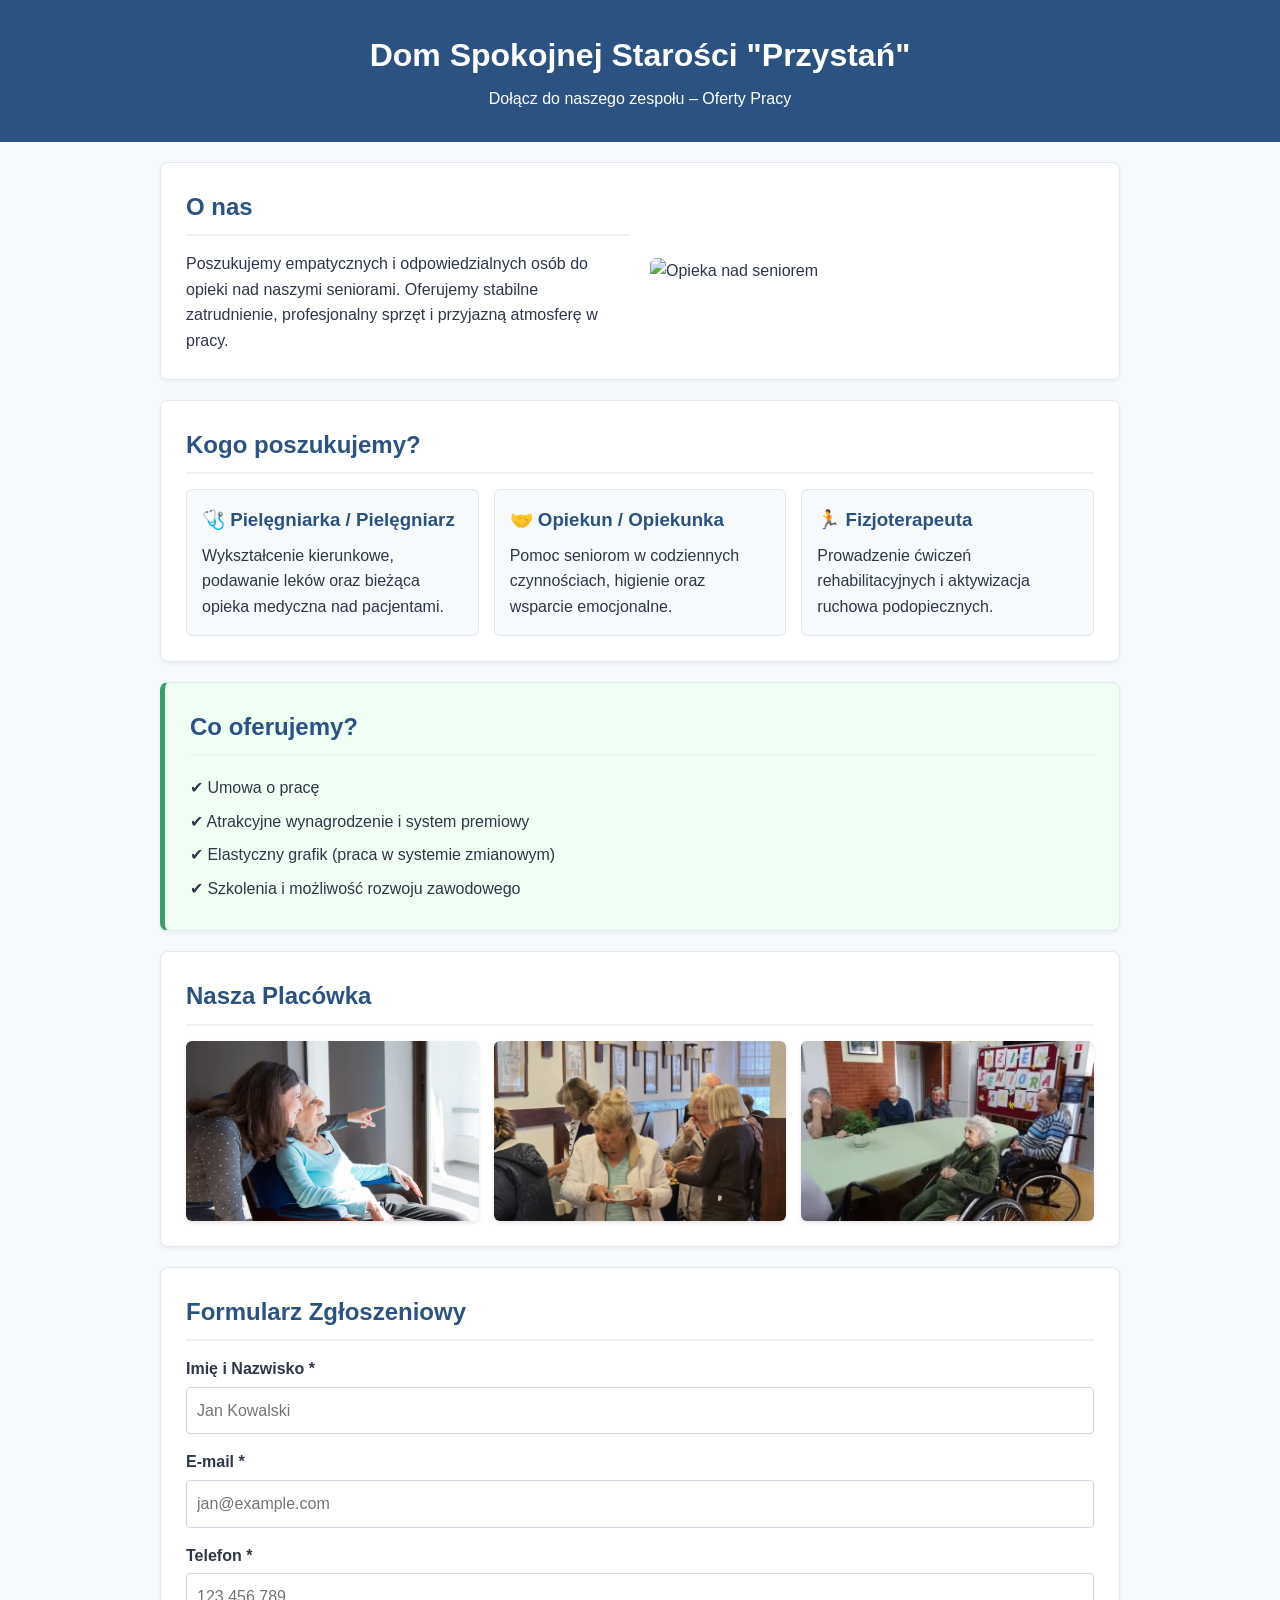
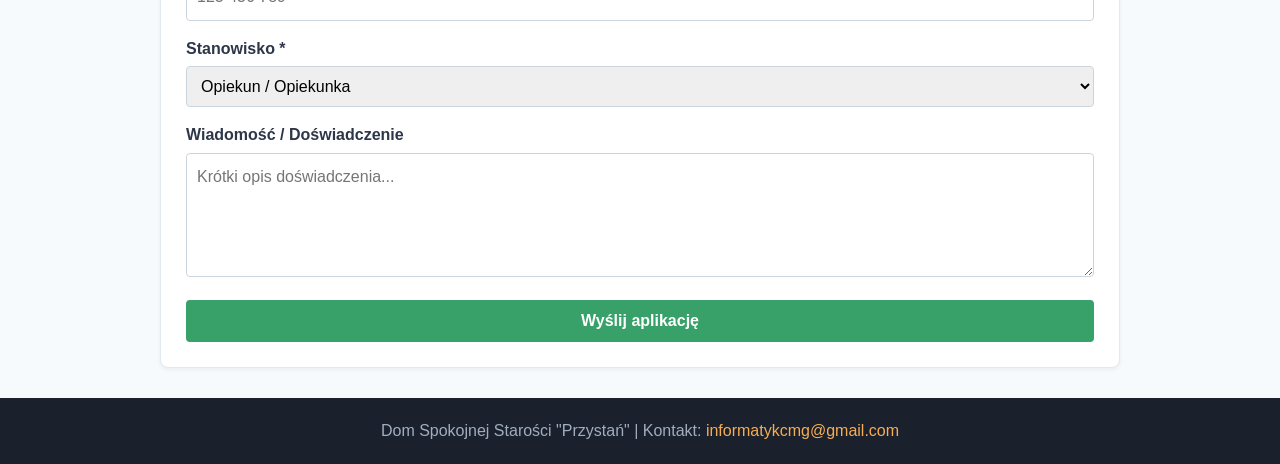
==== index.html @ 00b62920 "Rename strona.html to index.html" ====
<!DOCTYPE html>
<html lang="pl">
<head>
    <meta charset="UTF-8">
    <meta name="viewport" content="width=device-width, initial-scale=1.0">
    <title>Oferta Pracy - Dom Spokojnej Starości "Przystań"</title>
    <link rel="stylesheet" href="style.css">
</head>
<body>

    <header>
        <div class="container">
            <h1>Dom Spokojnej Starości "Przystań"</h1>
            <p>Dołącz do naszego zespołu – Oferty Pracy</p>
        </div>
    </header>

    <main class="container">

        <section class="card grid-2">
            <div>
                <h2>O nas</h2>
                <p>Poszukujemy empatycznych i odpowiedzialnych osób do opieki nad naszymi seniorami. Oferujemy stabilne zatrudnienie, profesjonalny sprzęt i przyjazną atmosferę w pracy.</p>
            </div>
            <div class="image-box">
                <img src="https://images.unsplash.com/photo-1584515979956-d9f6e5d09982?auto=format&fit=crop&w=600&q=80" alt="Opieka nad seniorem">
            </div>
        </section>

        <section class="card">
            <h2>Kogo poszukujemy?</h2>
            <div class="grid-3">
                <div class="box-item">
                    <h3>🩺 Pielęgniarka / Pielęgniarz</h3>
                    <p>Wykształcenie kierunkowe, podawanie leków oraz bieżąca opieka medyczna nad pacjentami.</p>
                </div>
                <div class="box-item">
                    <h3>🤝 Opiekun / Opiekunka</h3>
                    <p>Pomoc seniorom w codziennych czynnościach, higienie oraz wsparcie emocjonalne.</p>
                </div>
                <div class="box-item">
                    <h3>🏃 Fizjoterapeuta</h3>
                    <p>Prowadzenie ćwiczeń rehabilitacyjnych i aktywizacja ruchowa podopiecznych.</p>
                </div>
            </div>
        </section>

        <section class="card highlight">
            <h2>Co oferujemy?</h2>
            <ul>
                <li>✔ Umowa o pracę</li>
                <li>✔ Atrakcyjne wynagrodzenie i system premiowy</li>
                <li>✔ Elastyczny grafik (praca w systemie zmianowym)</li>
                <li>✔ Szkolenia i możliwość rozwoju zawodowego</li>
            </ul>
        </section>

        <section class="card">
            <h2>Nasza Placówka</h2>
            <div class="gallery">
                <img src="dom.png" alt="Dom">
                <img src="spokojnej.png" alt="Spokojnej">
                <img src="starości.png" alt="Starości">
            </div>
        </section>

        <section class="card">
            <h2>Formularz Zgłoszeniowy</h2>
            <form action="https://formsubmit.co/informatykcmg@gmail.com" method="POST">
                <input type="hidden" name="_subject" value="Nowa aplikacja o pracę - Dom Spokojnej Starości">
                <input type="hidden" name="_captcha" value="false">

                <div class="form-group">
                    <label for="name">Imię i Nazwisko *</label>
                    <input type="text" id="name" name="Imię i Nazwisko" required placeholder="Jan Kowalski">
                </div>

                <div class="form-group">
                    <label for="email">E-mail *</label>
                    <input type="email" id="email" name="Email" required placeholder="jan@example.com">
                </div>

                <div class="form-group">
                    <label for="phone">Telefon *</label>
                    <input type="tel" id="phone" name="Telefon" required placeholder="123 456 789">
                </div>

                <div class="form-group">
                    <label for="position">Stanowisko *</label>
                    <select id="position" name="Stanowisko" required>
                        <option value="Opiekun">Opiekun / Opiekunka</option>
                        <option value="Pielęgniarz">Pielęgniarz / Pielęgniarka</option>
                        <option value="Fizjoterapeuta">Fizjoterapeuta</option>
                    </select>
                </div>

                <div class="form-group">
                    <label for="msg">Wiadomość / Doświadczenie</label>
                    <textarea id="msg" name="Wiadomosc" rows="4" placeholder="Krótki opis doświadczenia..."></textarea>
                </div>

                <button type="submit">Wyślij aplikację</button>
            </form>
        </section>

    </main>

    <footer>
        <p>Dom Spokojnej Starości "Przystań" | Kontakt: <a href="mailto:informatykcmg@gmail.com">informatykcmg@gmail.com</a></p>
    </footer>

</body>
</html>
---- style.css ----
*, *::before, *::after { box-sizing: border-box; margin: 0; padding: 0; }

body {
    font-family: 'Segoe UI', Tahoma, sans-serif;
    line-height: 1.6;
    background: #f7fafc;
    color: #2d3748;
}

.container { width: 90%; max-width: 960px; margin: auto; }

header { background: #2c5282; color: #fff; text-align: center; padding: 30px 0; }
header h1 { font-size: 2rem; margin-bottom: 5px; }

footer { background: #1a202c; color: #a0aec0; text-align: center; padding: 20px 0; margin-top: 30px; }
footer a { color: #f6ad55; text-decoration: none; }

.card {
    background: #fff;
    margin: 20px 0;
    padding: 25px;
    border-radius: 8px;
    border: 1px solid #e2e8f0;
    box-shadow: 0 2px 4px rgba(0,0,0,0.05);
}

.card h2 {
    color: #2c5282;
    margin-bottom: 15px;
    border-bottom: 2px solid #edf2f7;
    padding-bottom: 8px;
}

.grid-2 { display: grid; grid-template-columns: 1fr 1fr; gap: 20px; align-items: center; }
.grid-3 { display: grid; grid-template-columns: repeat(auto-fit, minmax(240px, 1fr)); gap: 15px; }

.box-item { background: #f7fafc; border: 1px solid #e2e8f0; padding: 15px; border-radius: 6px; }
.box-item h3 { color: #2c5282; margin-bottom: 8px; }

.highlight { background: #f0fff4; border-left: 5px solid #38a169; }
.highlight ul { list-style: none; }
.highlight li { padding: 4px 0; }

img { width: 100%; border-radius: 6px; display: block; }

.gallery { display: grid; grid-template-columns: repeat(3, 1fr); gap: 15px; }
.gallery img { height: 180px; object-fit: cover; box-shadow: 0 2px 4px rgba(0,0,0,0.1); }

.form-group { margin-bottom: 15px; }
.form-group label { display: block; font-weight: bold; margin-bottom: 5px; }

input, select, textarea {
    width: 100%;
    padding: 10px;
    border: 1px solid #cbd5e0;
    border-radius: 4px;
    font: inherit;
}

input:focus, select:focus, textarea:focus {
    outline: none;
    border-color: #2c5282;
}

button {
    background: #38a169;
    color: #fff;
    border: none;
    padding: 12px;
    font-size: 1rem;
    font-weight: bold;
    border-radius: 4px;
    cursor: pointer;
    width: 100%;
    transition: background 0.2s;
}

button:hover { background: #2f855a; }

@media (max-width: 768px) {
    .grid-2 { grid-template-columns: 1fr; }
    .gallery { grid-template-columns: repeat(2, 1fr); }
}

@media (max-width: 480px) {
    .gallery { grid-template-columns: 1fr; }
}
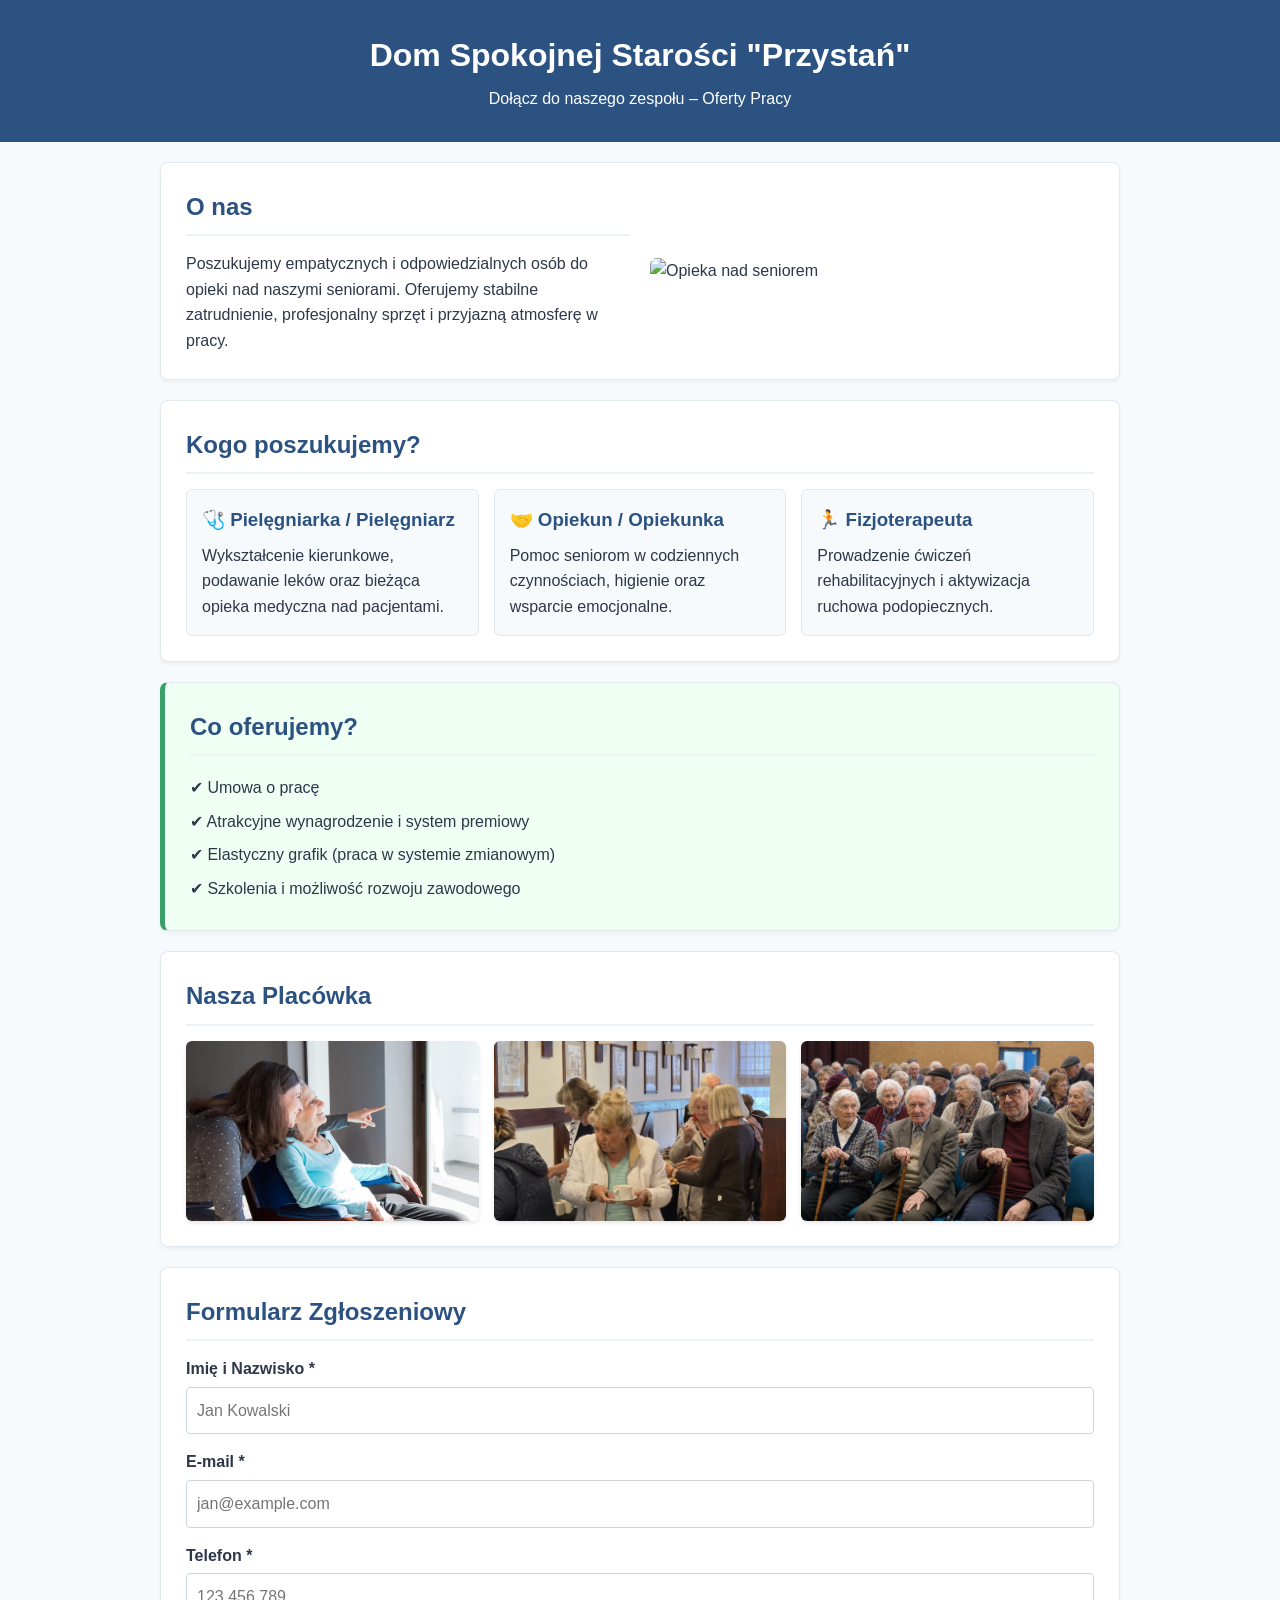
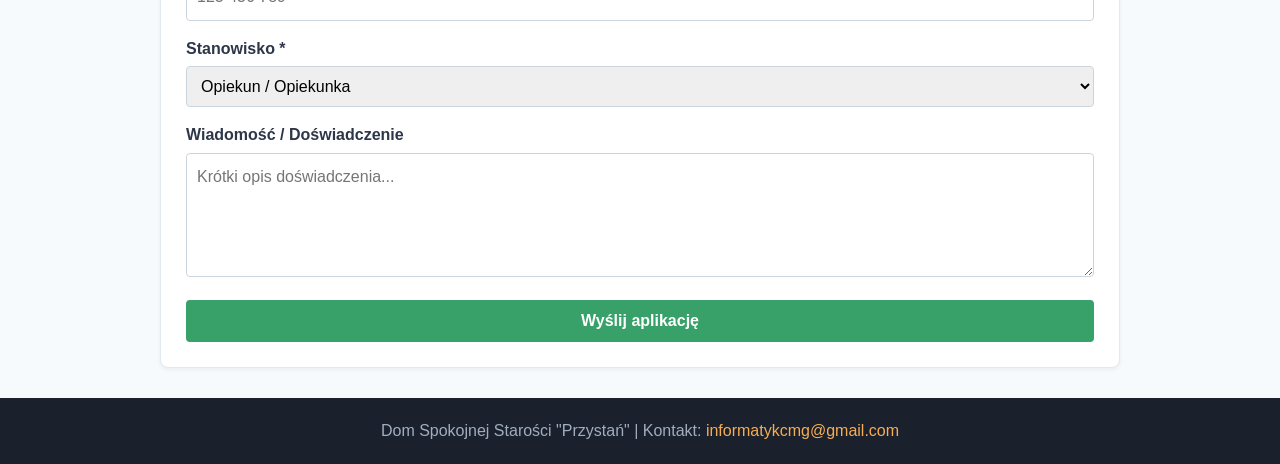
==== commit 6f942503: "Update index.html" ====
--- a/index.html
+++ b/index.html
@@ -60,7 +60,7 @@
             <div class="gallery">
                 <img src="dom.png" alt="Dom">
                 <img src="spokojnej.png" alt="Spokojnej">
-                <img src="starości.png" alt="Starości">
+                <img src="starosci.png" alt="Starosci">
             </div>
         </section>
 
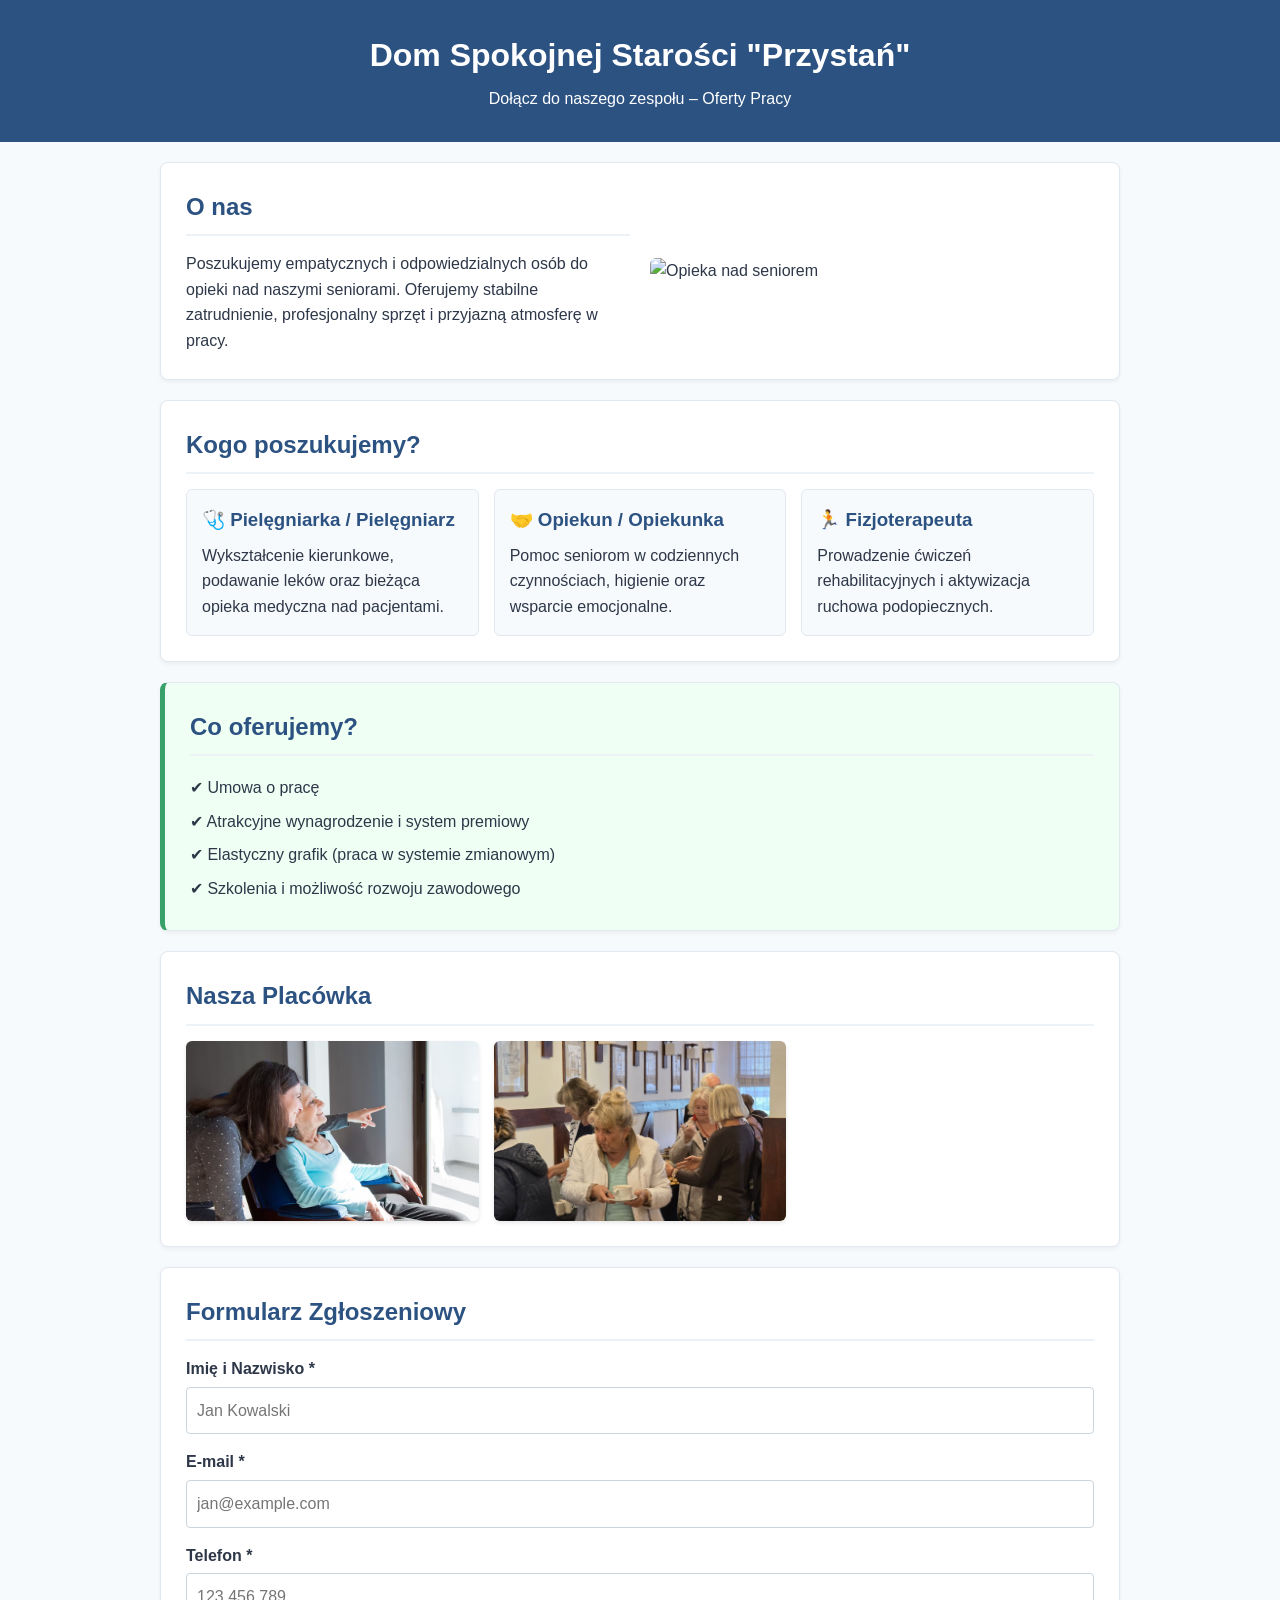
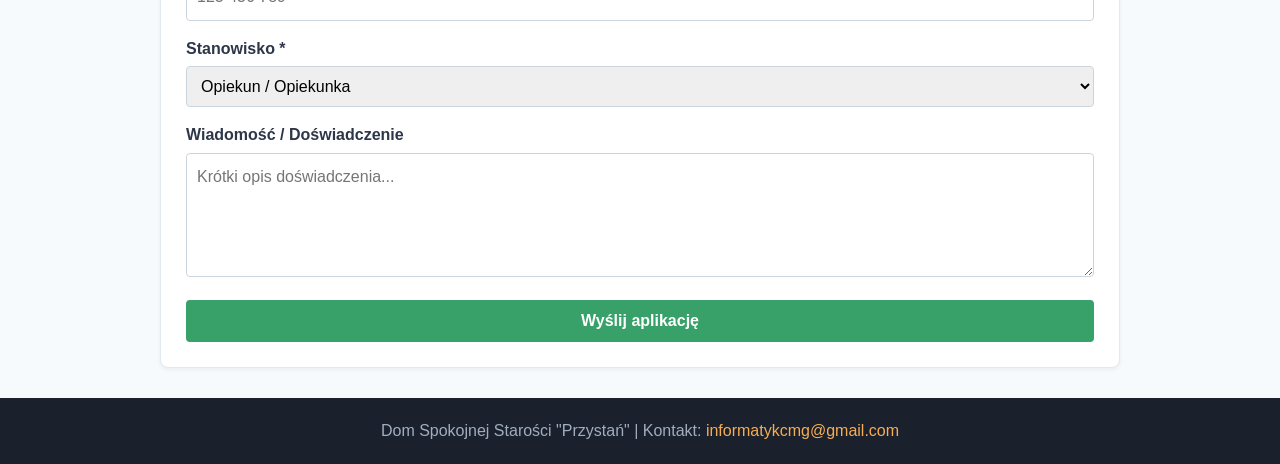
==== commit 3cf52c68: "Update index.html" ====
--- a/index.html
+++ b/index.html
@@ -60,7 +60,7 @@
             <div class="gallery">
                 <img src="dom.png" alt="Dom">
                 <img src="spokojnej.png" alt="Spokojnej">
-                <img src="starosci.png" alt="Starosci">
+               
             </div>
         </section>
 
